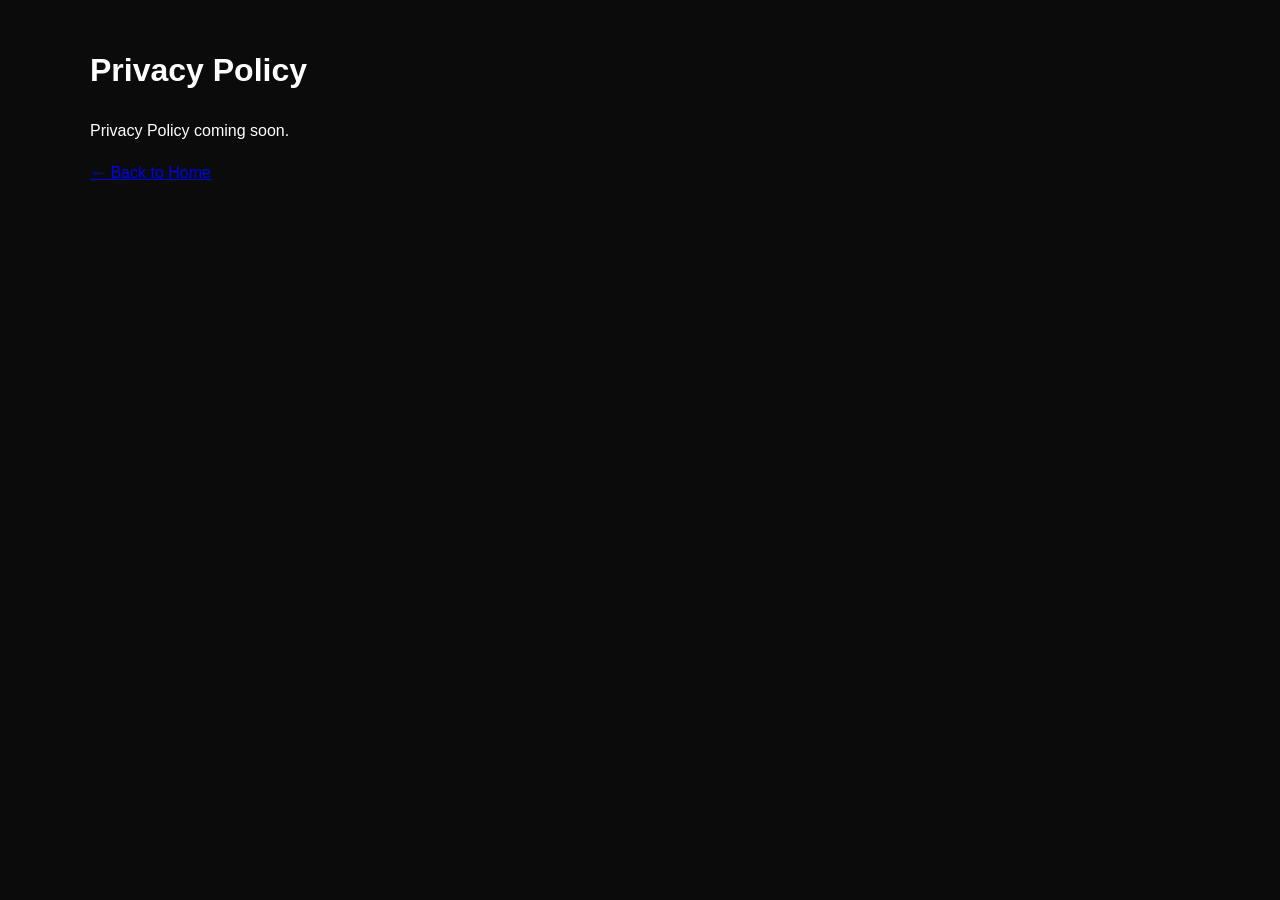
==== privacy.html @ b41be894 "Initial website" ====
<!DOCTYPE html><html><head><meta charset="UTF-8"><meta name="viewport" content="width=device-width, initial-scale=1.0"><title>Privacy Policy</title><link rel="stylesheet" href="assets/css/style.css"></head><body><div class="container"><h1>Privacy Policy</h1><p>Privacy Policy coming soon.</p><p><a href="index.html">← Back to Home</a></p></div></body></html>
---- assets/css/style.css ----
body{margin:0;background:#0b0b0c;color:#fff;font-family:Inter,Arial,sans-serif;line-height:1.6}
.container{max-width:1100px;margin:auto;padding:24px}
header{display:flex;justify-content:space-between;align-items:center}
.logo{font-size:28px;font-weight:800}
.logo span{color:#3b82f6}
nav a{color:#cfcfcf;text-decoration:none;margin-left:20px}
.hero{padding:90px 24px}
.hero h1{font-size:52px;max-width:800px}
.hero p{color:#b0b0b0;max-width:700px}
.btn{display:inline-block;margin-top:20px;padding:12px 20px;background:#3b82f6;color:#fff;text-decoration:none;border-radius:8px}
.grid{display:grid;grid-template-columns:repeat(auto-fit,minmax(240px,1fr));gap:20px}
.card{background:#151517;padding:24px;border-radius:14px;border:1px solid #252525}
.footer{border-top:1px solid #222;color:#aaa;margin-top:60px}
.footer a{color:#aaa;text-decoration:none}
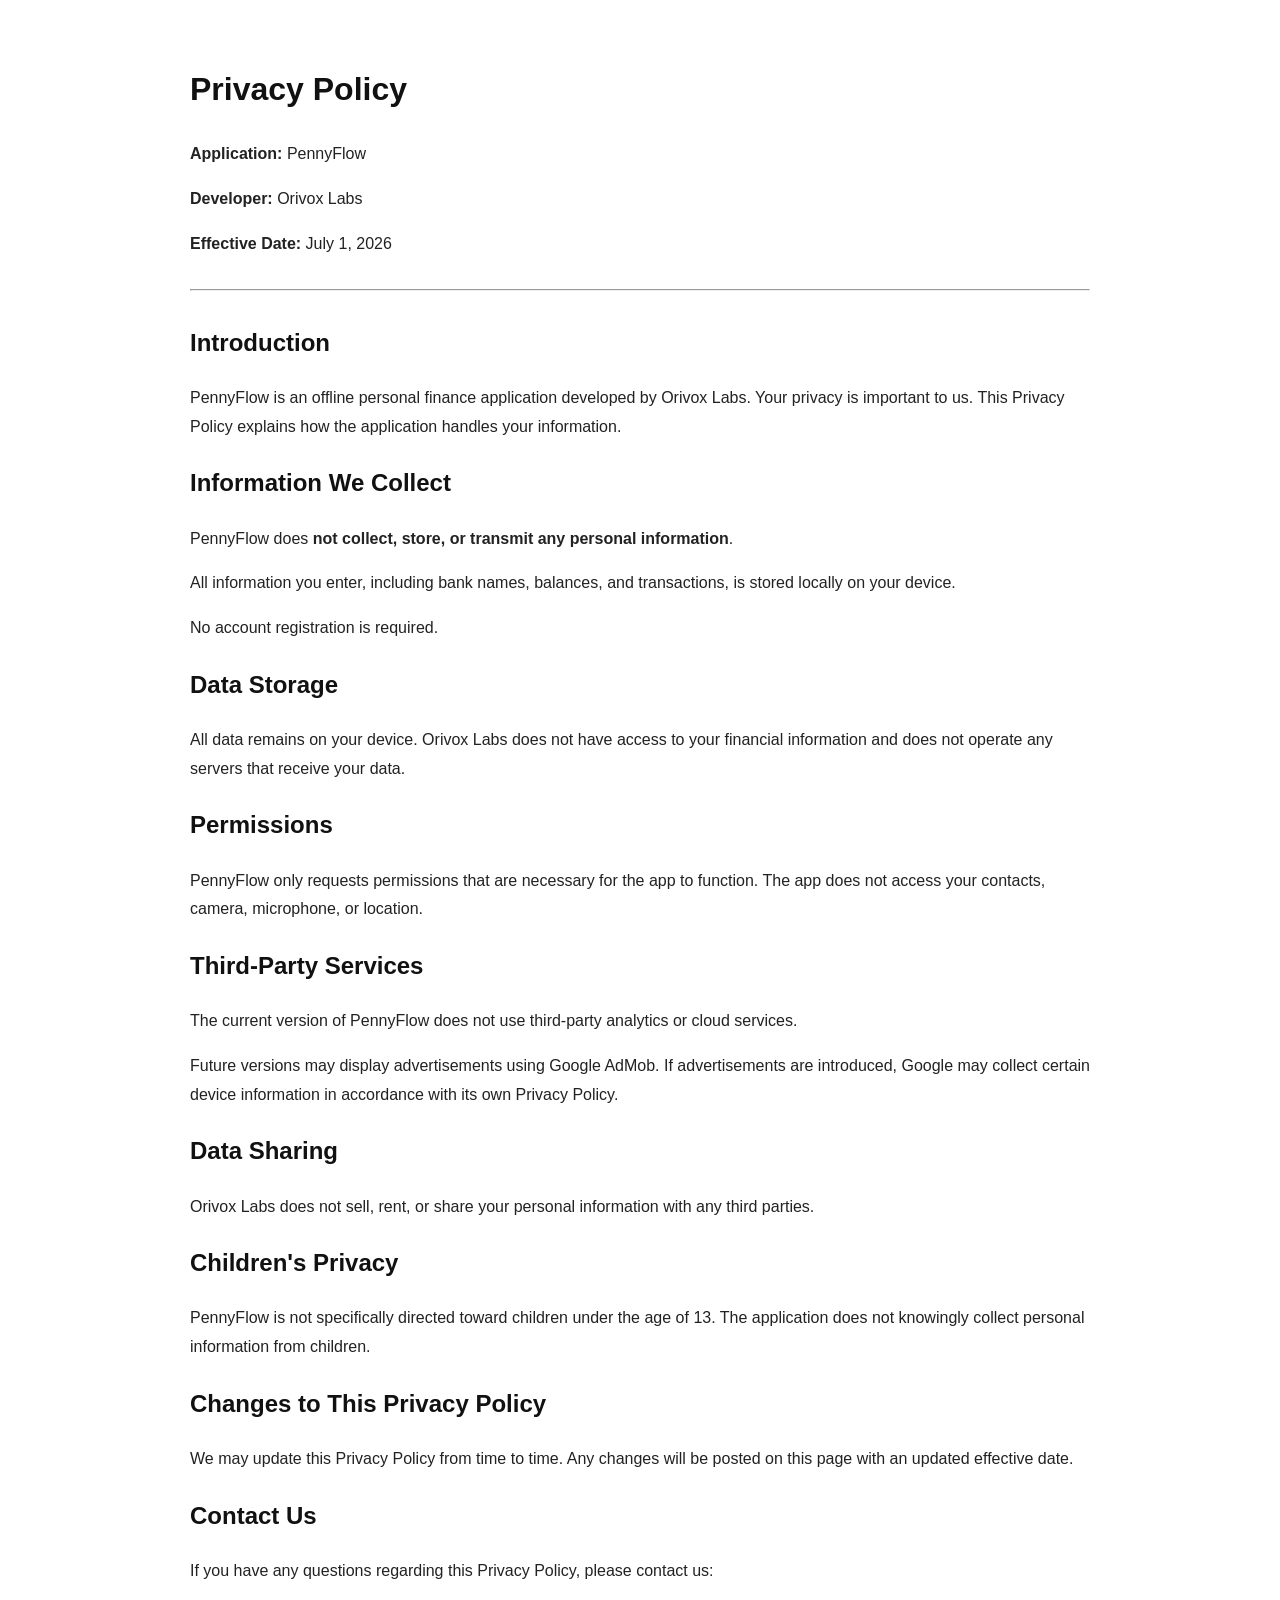
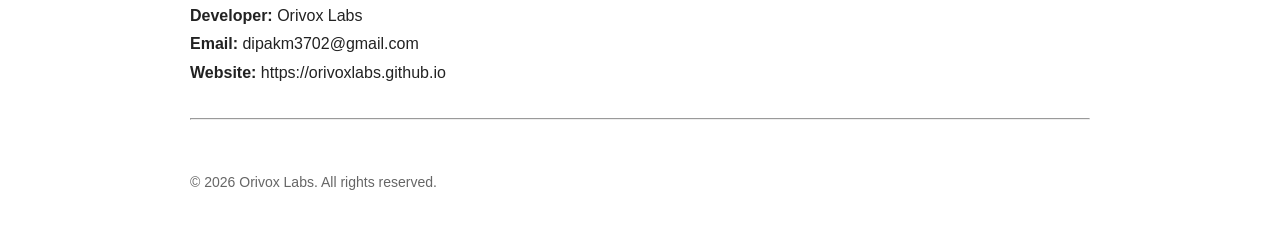
==== commit 3ec92c36: "Add privacy policy for PennyFlow application This privacy policy outlines the data handling practice" ====
--- a/privacy.html
+++ b/privacy.html
@@ -1 +1,136 @@
-<!DOCTYPE html><html><head><meta charset="UTF-8"><meta name="viewport" content="width=device-width, initial-scale=1.0"><title>Privacy Policy</title><link rel="stylesheet" href="assets/css/style.css"></head><body><div class="container"><h1>Privacy Policy</h1><p>Privacy Policy coming soon.</p><p><a href="index.html">← Back to Home</a></p></div></body></html>+<!DOCTYPE html>
+<html lang="en">
+<head>
+    <meta charset="UTF-8">
+    <meta name="viewport" content="width=device-width, initial-scale=1.0">
+    <title>Privacy Policy - PennyFlow | Orivox Labs</title>
+    <style>
+        body {
+            font-family: Arial, Helvetica, sans-serif;
+            max-width: 900px;
+            margin: auto;
+            padding: 40px 20px;
+            line-height: 1.8;
+            color: #222;
+            background: #fff;
+        }
+
+        h1, h2 {
+            color: #111;
+        }
+
+        a {
+            color: #2563eb;
+            text-decoration: none;
+        }
+
+        hr {
+            margin: 30px 0;
+        }
+
+        footer {
+            margin-top: 50px;
+            color: #666;
+            font-size: 14px;
+        }
+    </style>
+</head>
+<body>
+
+<h1>Privacy Policy</h1>
+
+<p><strong>Application:</strong> PennyFlow</p>
+<p><strong>Developer:</strong> Orivox Labs</p>
+<p><strong>Effective Date:</strong> July 1, 2026</p>
+
+<hr>
+
+<h2>Introduction</h2>
+
+<p>
+PennyFlow is an offline personal finance application developed by Orivox Labs.
+Your privacy is important to us. This Privacy Policy explains how the application
+handles your information.
+</p>
+
+<h2>Information We Collect</h2>
+
+<p>
+PennyFlow does <strong>not collect, store, or transmit any personal information</strong>.
+</p>
+
+<p>
+All information you enter, including bank names, balances, and transactions,
+is stored locally on your device.
+</p>
+
+<p>
+No account registration is required.
+</p>
+
+<h2>Data Storage</h2>
+
+<p>
+All data remains on your device.
+Orivox Labs does not have access to your financial information and does not
+operate any servers that receive your data.
+</p>
+
+<h2>Permissions</h2>
+
+<p>
+PennyFlow only requests permissions that are necessary for the app to function.
+The app does not access your contacts, camera, microphone, or location.
+</p>
+
+<h2>Third-Party Services</h2>
+
+<p>
+The current version of PennyFlow does not use third-party analytics or cloud services.
+</p>
+
+<p>
+Future versions may display advertisements using Google AdMob. If advertisements are introduced,
+Google may collect certain device information in accordance with its own Privacy Policy.
+</p>
+
+<h2>Data Sharing</h2>
+
+<p>
+Orivox Labs does not sell, rent, or share your personal information with any third parties.
+</p>
+
+<h2>Children's Privacy</h2>
+
+<p>
+PennyFlow is not specifically directed toward children under the age of 13.
+The application does not knowingly collect personal information from children.
+</p>
+
+<h2>Changes to This Privacy Policy</h2>
+
+<p>
+We may update this Privacy Policy from time to time.
+Any changes will be posted on this page with an updated effective date.
+</p>
+
+<h2>Contact Us</h2>
+
+<p>
+If you have any questions regarding this Privacy Policy, please contact us:
+</p>
+
+<p>
+<strong>Developer:</strong> Orivox Labs<br>
+<strong>Email:</strong> dipakm3702@gmail.com<br>
+<strong>Website:</strong> https://orivoxlabs.github.io
+</p>
+
+<hr>
+
+<footer>
+© 2026 Orivox Labs. All rights reserved.
+</footer>
+
+</body>
+</html>
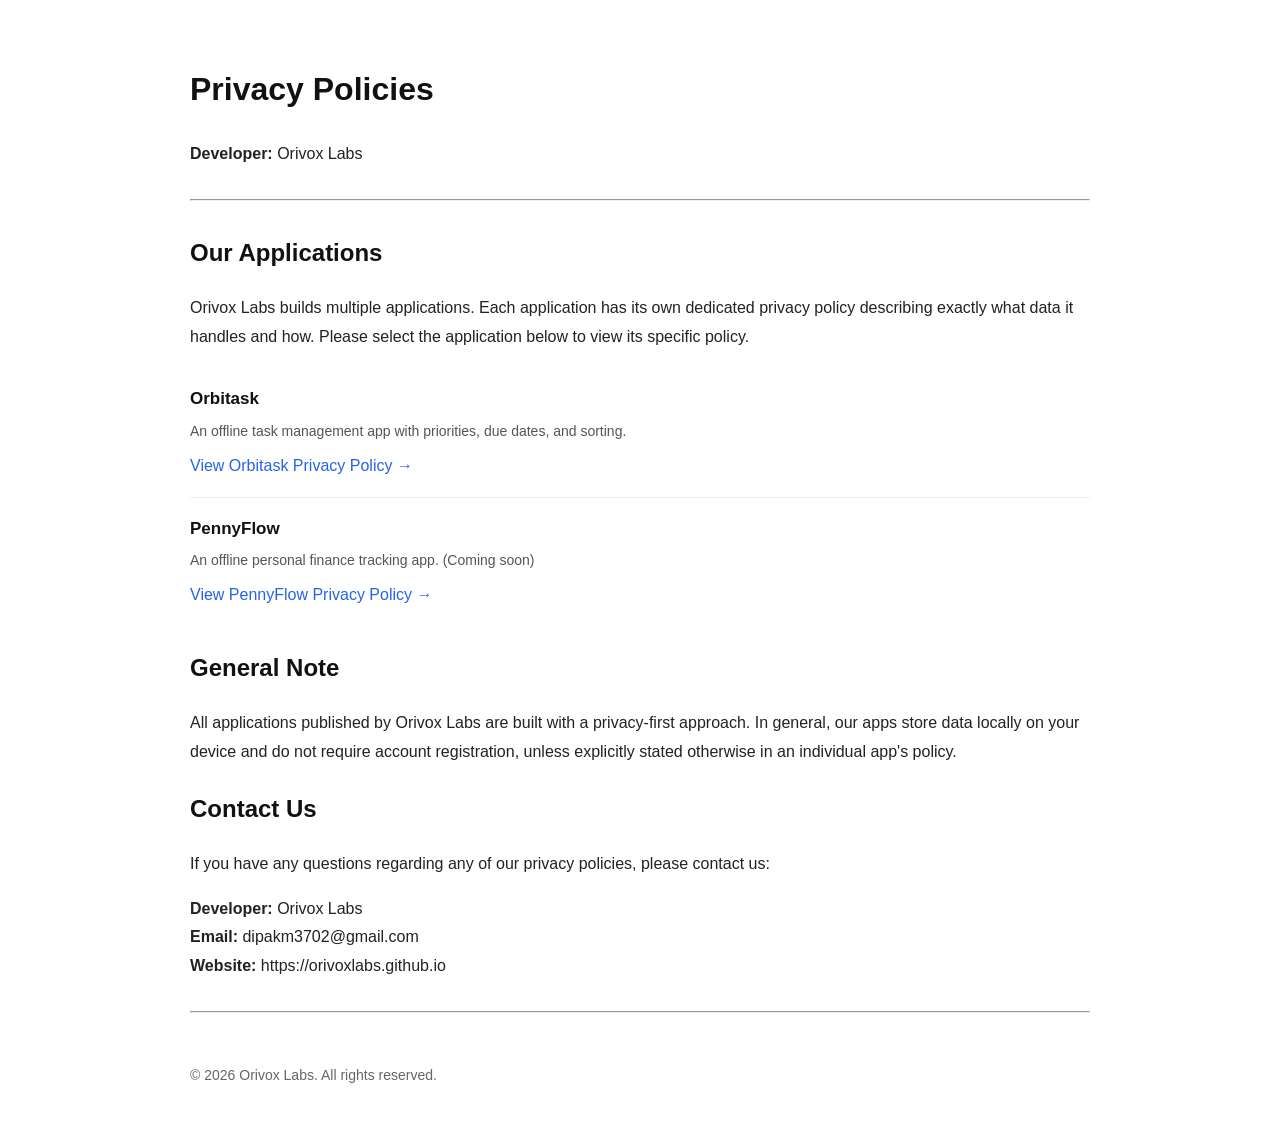
==== commit 4e85da95: "Revise privacy policy for Orivox Labs applications Updated the privacy policy structure and content " ====
--- a/privacy.html
+++ b/privacy.html
@@ -1,125 +1,99 @@
 <!DOCTYPE html>
 <html lang="en">
 <head>
-    <meta charset="UTF-8">
-    <meta name="viewport" content="width=device-width, initial-scale=1.0">
-    <title>Privacy Policy - PennyFlow | Orivox Labs</title>
-    <style>
-        body {
-            font-family: Arial, Helvetica, sans-serif;
-            max-width: 900px;
-            margin: auto;
-            padding: 40px 20px;
-            line-height: 1.8;
-            color: #222;
-            background: #fff;
-        }
-
-        h1, h2 {
-            color: #111;
-        }
-
-        a {
-            color: #2563eb;
-            text-decoration: none;
-        }
-
-        hr {
-            margin: 30px 0;
-        }
-
-        footer {
-            margin-top: 50px;
-            color: #666;
-            font-size: 14px;
-        }
-    </style>
+<meta charset="UTF-8">
+<meta name="viewport" content="width=device-width, initial-scale=1.0">
+<title>Privacy Policies | Orivox Labs</title>
+<style>
+body {
+  font-family: Arial, Helvetica, sans-serif;
+  max-width: 900px;
+  margin: auto;
+  padding: 40px 20px;
+  line-height: 1.8;
+  color: #222;
+  background: #fff;
+}
+h1, h2 {
+  color: #111;
+}
+a {
+  color: #2563eb;
+  text-decoration: none;
+}
+a:hover {
+  text-decoration: underline;
+}
+hr {
+  margin: 30px 0;
+}
+footer {
+  margin-top: 50px;
+  color: #666;
+  font-size: 14px;
+}
+ul.app-list {
+  list-style: none;
+  padding: 0;
+}
+ul.app-list li {
+  padding: 16px 0;
+  border-bottom: 1px solid #eee;
+}
+ul.app-list li:last-child {
+  border-bottom: none;
+}
+.app-name {
+  font-weight: bold;
+  font-size: 17px;
+  color: #111;
+}
+.app-desc {
+  color: #555;
+  font-size: 14px;
+  margin: 4px 0 8px 0;
+}
+</style>
 </head>
 <body>
 
-<h1>Privacy Policy</h1>
-
-<p><strong>Application:</strong> PennyFlow</p>
+<h1>Privacy Policies</h1>
 <p><strong>Developer:</strong> Orivox Labs</p>
-<p><strong>Effective Date:</strong> July 1, 2026</p>
 
 <hr>
 
-<h2>Introduction</h2>
-
+<h2>Our Applications</h2>
 <p>
-PennyFlow is an offline personal finance application developed by Orivox Labs.
-Your privacy is important to us. This Privacy Policy explains how the application
-handles your information.
+Orivox Labs builds multiple applications. Each application has its own dedicated
+privacy policy describing exactly what data it handles and how. Please select
+the application below to view its specific policy.
 </p>
 
-<h2>Information We Collect</h2>
+<ul class="app-list">
+  <li>
+    <div class="app-name">Orbitask</div>
+    <div class="app-desc">An offline task management app with priorities, due dates, and sorting.</div>
+    <a href="./orbitask-privacy.html">View Orbitask Privacy Policy →</a>
+  </li>
+  <li>
+    <div class="app-name">PennyFlow</div>
+    <div class="app-desc">An offline personal finance tracking app. (Coming soon)</div>
+    <a href="./pennyflow-privacy.html">View PennyFlow Privacy Policy →</a>
+  </li>
+</ul>
 
+<h2>General Note</h2>
 <p>
-PennyFlow does <strong>not collect, store, or transmit any personal information</strong>.
-</p>
-
-<p>
-All information you enter, including bank names, balances, and transactions,
-is stored locally on your device.
-</p>
-
-<p>
-No account registration is required.
-</p>
-
-<h2>Data Storage</h2>
-
-<p>
-All data remains on your device.
-Orivox Labs does not have access to your financial information and does not
-operate any servers that receive your data.
-</p>
-
-<h2>Permissions</h2>
-
-<p>
-PennyFlow only requests permissions that are necessary for the app to function.
-The app does not access your contacts, camera, microphone, or location.
-</p>
-
-<h2>Third-Party Services</h2>
-
-<p>
-The current version of PennyFlow does not use third-party analytics or cloud services.
-</p>
-
-<p>
-Future versions may display advertisements using Google AdMob. If advertisements are introduced,
-Google may collect certain device information in accordance with its own Privacy Policy.
-</p>
-
-<h2>Data Sharing</h2>
-
-<p>
-Orivox Labs does not sell, rent, or share your personal information with any third parties.
-</p>
-
-<h2>Children's Privacy</h2>
-
-<p>
-PennyFlow is not specifically directed toward children under the age of 13.
-The application does not knowingly collect personal information from children.
-</p>
-
-<h2>Changes to This Privacy Policy</h2>
-
-<p>
-We may update this Privacy Policy from time to time.
-Any changes will be posted on this page with an updated effective date.
+All applications published by Orivox Labs are built with a privacy-first
+approach. In general, our apps store data locally on your device and do not
+require account registration, unless explicitly stated otherwise in an
+individual app's policy.
 </p>
 
 <h2>Contact Us</h2>
-
 <p>
-If you have any questions regarding this Privacy Policy, please contact us:
+If you have any questions regarding any of our privacy policies, please contact us:
 </p>
-
 <p>
 <strong>Developer:</strong> Orivox Labs<br>
 <strong>Email:</strong> dipakm3702@gmail.com<br>
